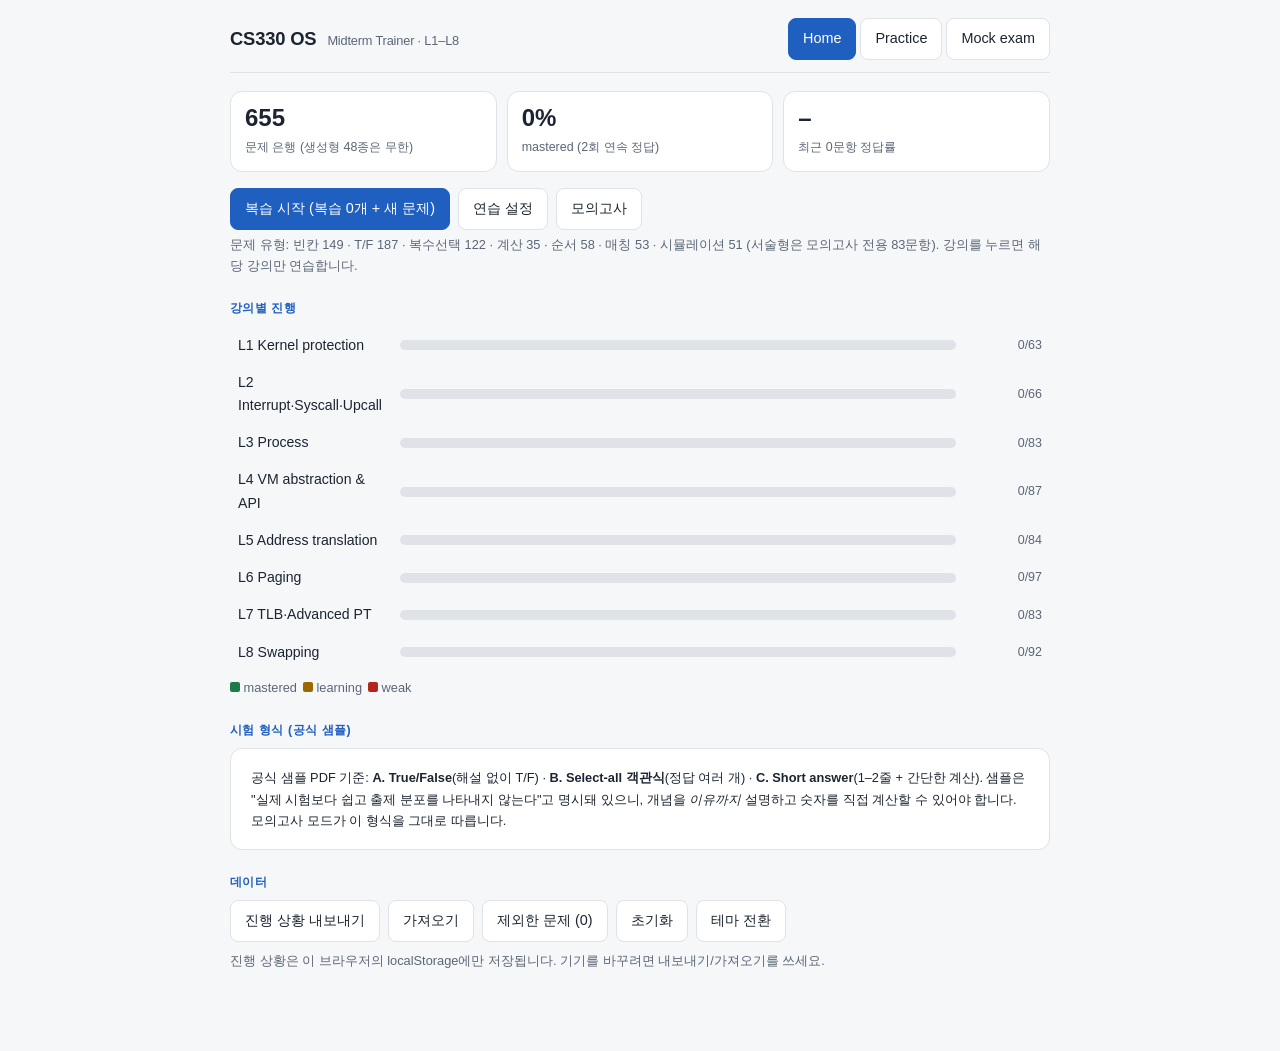
==== cs30300/midterm/index.html @ 1fc1f5a0 "Add hash-routed quiz site with CS330 midterm trainer Co-Authored-By: Claude Sonnet 5.5 <noreply@anth" ====
<!doctype html>
<html lang="ko">
<head>
<meta charset="utf-8">
<meta name="viewport" content="width=device-width,initial-scale=1">
<title>CS330 OS Midterm Trainer</title>
<meta name="description" content="CS330 운영체제 중간고사 대비 퀴즈: 빈칸 암기, T/F, 복수선택, 계산, 모의고사(서술 포함)">
<link rel="stylesheet" href="assets/style.css">
</head>
<body>
<div class="wrap">
  <header>
    <h1>CS330 OS <small>Midterm Trainer · L1–L8</small></h1>
    <nav>
      <button id="nHome" class="on">Home</button>
      <button id="nPractice">Practice</button>
      <button id="nExam">Mock exam</button>
    </nav>
  </header>
  <main id="app"></main>
</div>
<script src="assets/lib.js"></script>
<script src="assets/generators.js"></script>
<script src="data/lec-01-02.js"></script>
<script src="data/lec-03.js"></script>
<script src="data/lec-04.js"></script>
<script src="data/lec-05.js"></script>
<script src="data/lec-06.js"></script>
<script src="data/lec-07.js"></script>
<script src="data/lec-08.js"></script>
<script src="data/mock-01-02.js"></script>
<script src="data/mock-03.js"></script>
<script src="data/mock-04.js"></script>
<script src="data/mock-05.js"></script>
<script src="data/mock-06.js"></script>
<script src="data/mock-07.js"></script>
<script src="data/mock-08.js"></script>
<script src="data/ext-01-02.js"></script>
<script src="data/ext-03.js"></script>
<script src="data/ext-04.js"></script>
<script src="data/ext-05.js"></script>
<script src="data/ext-06.js"></script>
<script src="data/ext-07.js"></script>
<script src="data/ext-08.js"></script>
<script src="data/official.js"></script>
<script src="assets/app.js"></script>
</body>
</html>
---- cs30300/midterm/assets/style.css ----
:root{
  --bg:#f6f7f9;--card:#fff;--line:#dfe3e8;--ink:#1b2430;--dim:#5b6676;--accent:#1f5fbf;--accent-ink:#fff;
  --ok:#1d7a4a;--ok-bg:#e6f4ec;--bad:#b3261e;--bad-bg:#fbe9e7;--warn:#9a6700;--warn-bg:#fff4d6;
  --code:#eef1f5;--mono:ui-monospace,SFMono-Regular,Menlo,Consolas,monospace;
}
@media (prefers-color-scheme:dark){:root:not([data-theme="light"]){
  --bg:#12161c;--card:#1a2029;--line:#2c3542;--ink:#e6ebf2;--dim:#9aa6b7;--accent:#6aa5ff;--accent-ink:#0b1424;
  --ok:#5fcf8f;--ok-bg:#16301f;--bad:#ff8a80;--bad-bg:#3a1c1a;--warn:#f2c14e;--warn-bg:#3a2f12;--code:#232b36;}}
:root[data-theme="dark"]{
  --bg:#12161c;--card:#1a2029;--line:#2c3542;--ink:#e6ebf2;--dim:#9aa6b7;--accent:#6aa5ff;--accent-ink:#0b1424;
  --ok:#5fcf8f;--ok-bg:#16301f;--bad:#ff8a80;--bad-bg:#3a1c1a;--warn:#f2c14e;--warn-bg:#3a2f12;--code:#232b36;}
*{box-sizing:border-box}
html{-webkit-text-size-adjust:100%}
body{margin:0;background:var(--bg);color:var(--ink);font:16px/1.65 -apple-system,BlinkMacSystemFont,"Segoe UI","Apple SD Gothic Neo","Noto Sans KR",sans-serif;padding:0 16px 80px}
.wrap{max-width:820px;margin:0 auto}
header{display:flex;flex-wrap:wrap;align-items:center;gap:10px 16px;padding:18px 0 12px;border-bottom:1px solid var(--line);margin-bottom:18px}
h1{font-size:1.15rem;margin:0;letter-spacing:-.01em}
h1 small{font-weight:400;color:var(--dim);font-size:.8rem;margin-left:6px}
h2{font-size:1rem;margin:26px 0 10px}
nav{display:flex;gap:4px;margin-left:auto}
button,.btn{font:inherit;font-size:.9rem;background:var(--card);color:var(--ink);border:1px solid var(--line);border-radius:8px;padding:8px 14px;cursor:pointer;min-height:38px}
button:hover{border-color:var(--accent)}
button:focus-visible{outline:2px solid var(--accent);outline-offset:1px}
input:focus,textarea:focus{outline:none}
input.line:focus,textarea:focus{border-color:var(--accent)}
button.primary{background:var(--accent);color:var(--accent-ink);border-color:var(--accent)}
button.on{background:var(--accent);color:var(--accent-ink);border-color:var(--accent)}
button.chip{border-radius:999px;padding:4px 12px;font-size:.82rem;min-height:32px}
button:disabled{opacity:.45;cursor:default}
.opt:disabled,.tfb:disabled{opacity:1;cursor:default;color:var(--ink)}
.row{display:flex;flex-wrap:wrap;gap:6px;align-items:center;margin:6px 0}
.lbl{font-size:.78rem;color:var(--dim);width:64px;flex-shrink:0}
.card{background:var(--card);border:1px solid var(--line);border-radius:12px;padding:18px 20px;margin-bottom:14px}
.meta{display:flex;flex-wrap:wrap;gap:6px;font-size:.75rem;color:var(--dim);margin-bottom:10px;align-items:center}
.pill{border:1px solid var(--line);border-radius:999px;padding:0 9px;line-height:1.7}
.pill.weak{color:var(--bad);border-color:var(--bad)}.pill.mastered{color:var(--ok);border-color:var(--ok)}.pill.learning{color:var(--warn);border-color:var(--warn)}
.pill.lab{color:var(--accent);border-color:var(--accent)}
.q{font-size:1.04rem;margin:2px 0 14px}
.q code,.fb code,td code{font-family:var(--mono);background:var(--code);padding:1px 5px;border-radius:4px;font-size:.88em}
pre{font-family:var(--mono);font-size:.84rem;line-height:1.5;background:var(--code);border-radius:8px;padding:10px 12px;overflow-x:auto;margin:8px 0;white-space:pre}
pre code{background:none;padding:0}
.cloze{line-height:2.3;font-size:1.04rem}
input.blank{font-family:var(--mono);font-size:.92rem;color:var(--ink);background:var(--code);border:none;border-bottom:2px solid var(--line);border-radius:4px 4px 0 0;padding:2px 8px;margin:0 2px;text-align:center;max-width:100%}
input.blank:focus{border-bottom-color:var(--accent)}
input.blank.ok{border-bottom-color:var(--ok);color:var(--ok)}input.blank.bad{border-bottom-color:var(--bad);color:var(--bad)}
input.line,textarea{font:inherit;width:100%;background:var(--code);color:var(--ink);border:1px solid var(--line);border-radius:8px;padding:9px 12px}
input.line{font-family:var(--mono);max-width:360px}
textarea{min-height:110px;resize:vertical}
.opts{display:grid;gap:8px;margin:6px 0 4px}
.opt{display:flex;gap:10px;align-items:flex-start;text-align:left;width:100%;padding:10px 14px;line-height:1.5}
.opt .k{font-family:var(--mono);color:var(--dim);flex-shrink:0;width:1.2em}
.opt.sel{border-color:var(--accent);background:color-mix(in srgb,var(--accent) 10%,var(--card))}
.opt.right{background:var(--ok-bg);border-color:var(--ok)}
.opt.wrong{background:var(--bad-bg);border-color:var(--bad)}
.opt.miss{border-style:dashed;border-color:var(--ok)}
.tf{display:grid;grid-template-columns:1fr 1fr;gap:10px}
.tf button{font-size:1.05rem;padding:14px}
.ctl{display:flex;flex-wrap:wrap;gap:8px;margin-top:12px}
.fb{margin-top:14px;padding:12px 14px;border-radius:8px;border:1px solid var(--line);font-size:.93rem;line-height:1.65}
.fb.ok{background:var(--ok-bg);border-color:var(--ok)}.fb.bad{background:var(--bad-bg);border-color:var(--bad)}.fb.part{background:var(--warn-bg);border-color:var(--warn)}
.fb .h{font-weight:700;margin-bottom:4px}
.fb.ok .h{color:var(--ok)}.fb.bad .h{color:var(--bad)}.fb.part .h{color:var(--warn)}
.fb .ref{font-size:.76rem;color:var(--dim);margin-top:6px}
.keys{margin:8px 0 0;padding:0;list-style:none}
.keys li{display:flex;gap:8px;align-items:flex-start;margin:4px 0}
.keys input{margin-top:6px;width:18px;height:18px;flex-shrink:0}
.model{background:var(--card);border:1px solid var(--line);border-radius:8px;padding:10px 12px;margin-top:8px;white-space:normal}
.bar{display:flex;height:10px;border-radius:5px;overflow:hidden;background:var(--line)}
.bar i{display:block;height:100%}.bar .m{background:var(--ok)}.bar .l{background:var(--warn)}.bar .w{background:var(--bad)}
.prog{height:6px;background:var(--line);border-radius:3px;overflow:hidden;margin:6px 0 16px}
.prog>div{height:100%;background:var(--accent);transition:width .25s}
.stat{display:flex;justify-content:space-between;font-size:.82rem;color:var(--dim)}
.lrow{display:grid;grid-template-columns:150px 1fr 74px;gap:12px;align-items:center;padding:7px 8px;border-radius:8px;font-size:.88rem;cursor:pointer}
.lrow:hover{background:var(--card)}
.lrow .n{color:var(--dim);font-size:.78rem;text-align:right}
.grid3{display:grid;grid-template-columns:repeat(3,1fr);gap:10px}
.kpi{background:var(--card);border:1px solid var(--line);border-radius:12px;padding:12px 14px}
.kpi b{display:block;font-size:1.5rem;line-height:1.2}.kpi span{font-size:.78rem;color:var(--dim)}
.small{font-size:.8rem;color:var(--dim)}
.sec{font-size:.78rem;font-weight:700;letter-spacing:.04em;color:var(--accent);margin:22px 0 8px;text-transform:uppercase}
.eq{border-top:1px solid var(--line);margin:16px 0 0;padding-top:14px}
.timer{position:sticky;top:0;z-index:5;background:var(--bg);border-bottom:1px solid var(--line);padding:8px 0;margin-bottom:14px;display:flex;justify-content:space-between;align-items:center;font-variant-numeric:tabular-nums}
.score{font-size:2rem;font-weight:700}
.qn{font-weight:700;color:var(--accent);margin-right:6px}
table{border-collapse:collapse;font-size:.88rem;width:100%}th,td{border-bottom:1px solid var(--line);padding:6px 8px;text-align:left}
[hidden]{display:none!important}

/* ORDER */
.ord{margin:8px 0}
.slots{list-style:none;margin:0 0 12px;padding:0;display:grid;gap:6px;counter-reset:none}
.slot{display:flex;gap:10px;align-items:center;min-height:44px;border:1px dashed var(--line);border-radius:8px;padding:4px 8px;background:var(--card)}
.slot .no{font-family:var(--mono);color:var(--dim);width:1.6em;flex-shrink:0;text-align:right}
.slot.over{border-color:var(--accent);background:color-mix(in srgb,var(--accent) 8%,var(--card))}
.slot.full{border-style:solid}
.slot.ok{background:var(--ok-bg);border-color:var(--ok)}.slot.bad{background:var(--bad-bg);border-color:var(--bad)}
.pool{display:flex;flex-wrap:wrap;gap:8px;padding:10px;border:1px solid var(--line);border-radius:8px;min-height:44px;background:var(--code)}
.chip2{display:inline-block;background:var(--card);border:1px solid var(--line);border-radius:8px;padding:6px 12px;font-size:.92rem;line-height:1.45;cursor:pointer;user-select:none;-webkit-user-select:none}
.chip2:hover{border-color:var(--accent)}
.chip2.drag{opacity:.4}
.slot .chip2{flex:1;cursor:grab}
.pool:empty::after{content:"(모든 단계를 배치함)";color:var(--dim);font-size:.82rem}
ol.sol,ul.sol{margin:6px 0 8px;padding-left:22px}
.hintbox{margin-top:8px}
/* MATCH */
.match{position:relative;margin:10px 0}
.mcols{display:grid;grid-template-columns:1fr 1fr;gap:0 64px;position:relative}
.mcol{display:grid;gap:8px;align-content:start}
.mi{display:flex;align-items:center;gap:10px;min-height:46px;border:1px solid var(--line);border-radius:8px;padding:6px 10px;background:var(--card);justify-content:space-between;font-size:.92rem;line-height:1.45}
.mi.r{justify-content:flex-start}
.dot{width:18px;height:18px;border-radius:50%;border:2px solid var(--dim);background:var(--card);flex-shrink:0;cursor:pointer;position:relative;z-index:2;touch-action:manipulation}
.dot:hover{border-color:var(--accent)}
.dot.on{background:var(--accent);border-color:var(--accent)}
.dot.sel{border-color:var(--accent);box-shadow:0 0 0 4px color-mix(in srgb,var(--accent) 30%,transparent)}
.mlines{position:absolute;inset:0;width:100%;height:100%;pointer-events:none;z-index:1;overflow:visible}
.ml{stroke:var(--accent);stroke-width:2.5;stroke-linecap:round}
.ml.ok{stroke:var(--ok)}.ml.bad{stroke:var(--bad)}.ml.miss{stroke:var(--ok);stroke-dasharray:6 5;opacity:.8}
.mh{stroke:transparent;stroke-width:14;pointer-events:stroke;cursor:pointer}
/* SIM */
.tblwrap{overflow-x:auto;margin:8px 0}
.simtbl th{background:var(--code);font-weight:600;white-space:nowrap}
.simtbl td{font-family:var(--mono);font-size:.84rem}
.simtext{margin:6px 0}
.simfs{display:grid;gap:8px;margin:12px 0 4px}
.simf{display:flex;flex-wrap:wrap;align-items:center;gap:6px 10px}
.simf label{flex:1 1 220px;font-size:.93rem}
.simf input.line{flex:0 1 180px;width:180px}
.mk2{font-size:.82rem;font-weight:700;min-width:1em}.mk2.ok{color:var(--ok)}.mk2.bad{color:var(--bad)}
@media (max-width:560px){body{padding:0 12px 60px}.lrow{grid-template-columns:1fr 70px}.lrow .bar{grid-column:1/-1;order:3}.grid3{grid-template-columns:1fr 1fr}.lbl{width:100%}.card{padding:14px}.mcols{gap:0 36px}.simf input.line{width:100%;flex-basis:100%;max-width:none}}
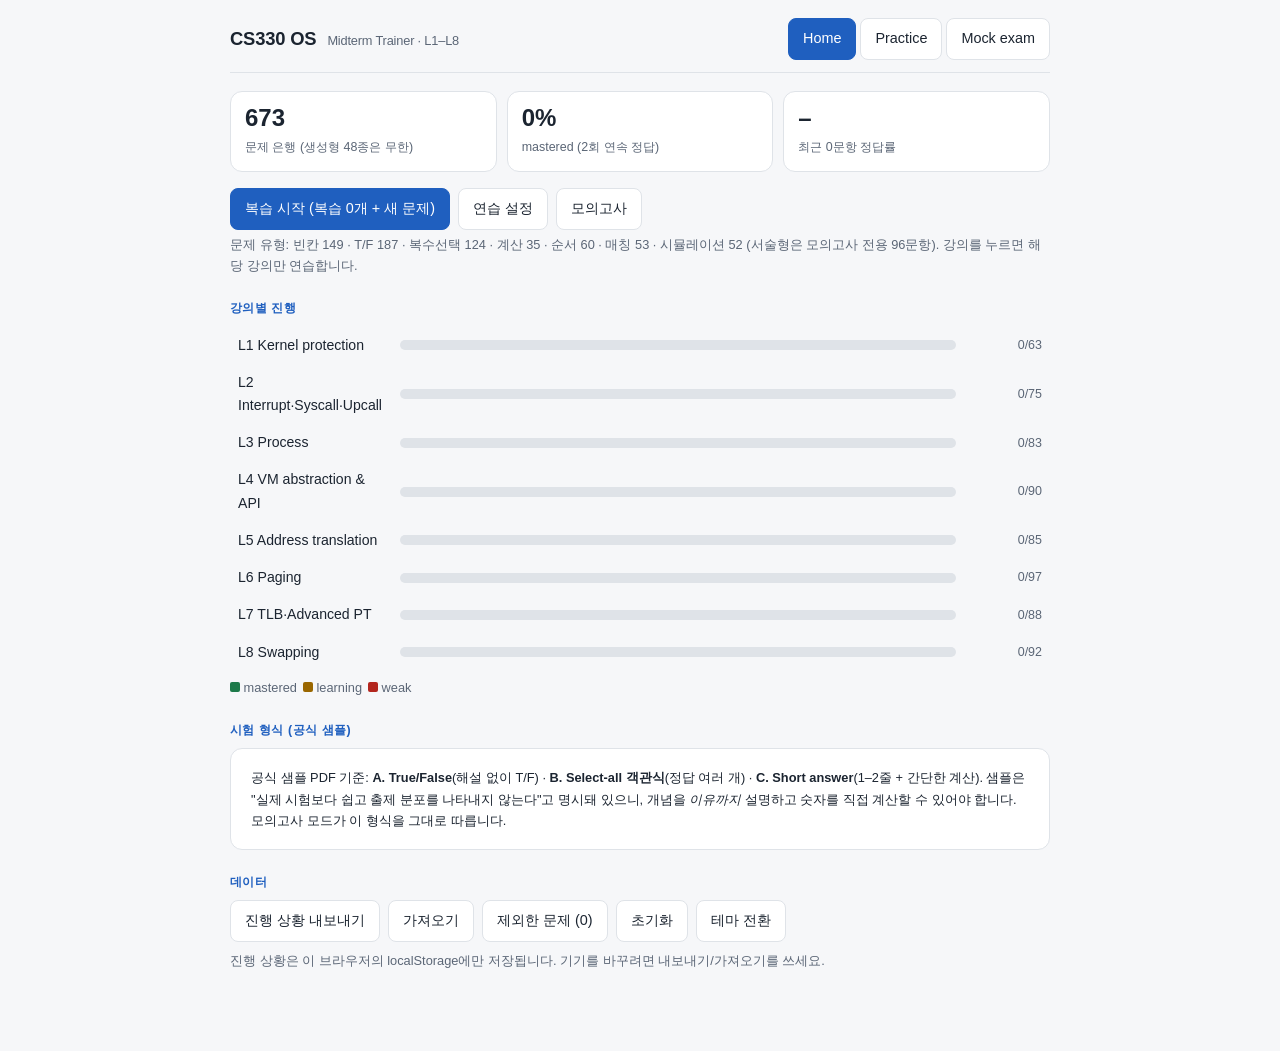
==== commit df83ce04: "cs30300: add KeOS code-writing quiz items (P1/P2, pseudocode rubric) Co-Authored-By: Claude Sonnet 5" ====
--- a/cs30300/midterm/index.html
+++ b/cs30300/midterm/index.html
@@ -42,6 +42,7 @@
 <script src="data/ext-06.js"></script>
 <script src="data/ext-07.js"></script>
 <script src="data/ext-08.js"></script>
+<script src="data/ext-keos.js"></script>
 <script src="data/official.js"></script>
 <script src="assets/app.js"></script>
 </body>
--- a/cs30300/midterm/assets/style.css
+++ b/cs30300/midterm/assets/style.css
@@ -39,6 +39,8 @@
 .q code,.fb code,td code{font-family:var(--mono);background:var(--code);padding:1px 5px;border-radius:4px;font-size:.88em}
 pre{font-family:var(--mono);font-size:.84rem;line-height:1.5;background:var(--code);border-radius:8px;padding:10px 12px;overflow-x:auto;margin:8px 0;white-space:pre}
 pre code{background:none;padding:0}
+.steps{margin:10px 0;padding:8px 14px;border-left:3px solid var(--accent);background:var(--code);border-radius:0 8px 8px 0;line-height:1.7;font-size:.95rem;overflow-wrap:anywhere}
+.steps>div+div{margin-top:4px}
 .cloze{line-height:2.3;font-size:1.04rem}
 input.blank{font-family:var(--mono);font-size:.92rem;color:var(--ink);background:var(--code);border:none;border-bottom:2px solid var(--line);border-radius:4px 4px 0 0;padding:2px 8px;margin:0 2px;text-align:center;max-width:100%}
 input.blank:focus{border-bottom-color:var(--accent)}
@@ -126,3 +128,4 @@
 .simf input.line{flex:0 1 180px;width:180px}
 .mk2{font-size:.82rem;font-weight:700;min-width:1em}.mk2.ok{color:var(--ok)}.mk2.bad{color:var(--bad)}
 @media (max-width:560px){body{padding:0 12px 60px}.lrow{grid-template-columns:1fr 70px}.lrow .bar{grid-column:1/-1;order:3}.grid3{grid-template-columns:1fr 1fr}.lbl{width:100%}.card{padding:14px}.mcols{gap:0 36px}.simf input.line{width:100%;flex-basis:100%;max-width:none}}
+.codein{font-family:ui-monospace,Menlo,monospace;font-size:13px;min-height:200px}
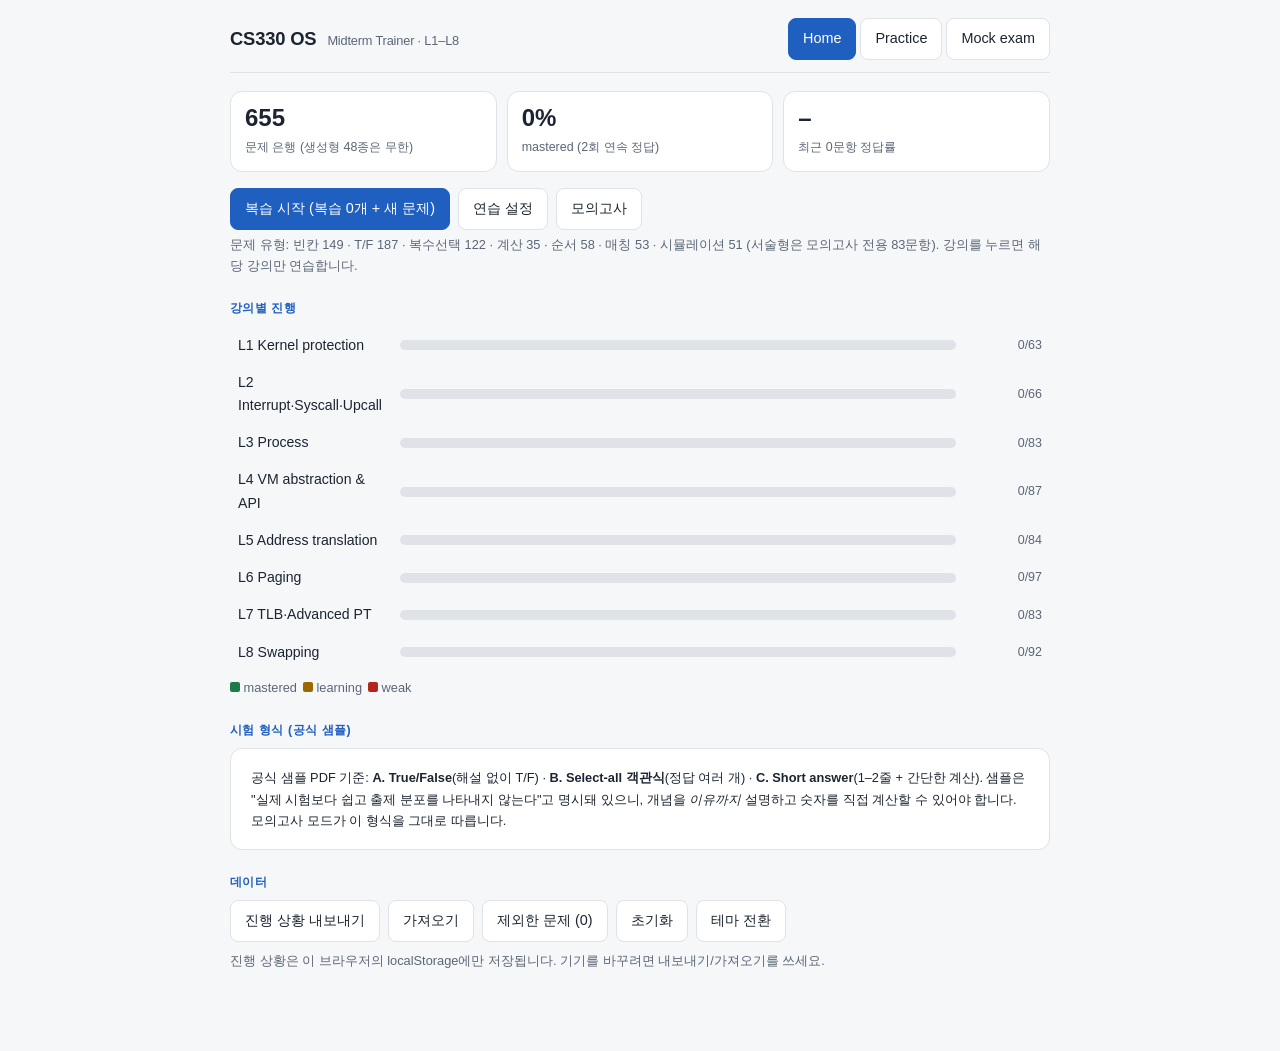
==== commit 8eafd087: "Revert "cs30300: add KeOS code-writing quiz items (P1/P2, pseudocode rubric)" This reverts commit df" ====
--- a/cs30300/midterm/index.html
+++ b/cs30300/midterm/index.html
@@ -42,7 +42,6 @@
 <script src="data/ext-06.js"></script>
 <script src="data/ext-07.js"></script>
 <script src="data/ext-08.js"></script>
-<script src="data/ext-keos.js"></script>
 <script src="data/official.js"></script>
 <script src="assets/app.js"></script>
 </body>
--- a/cs30300/midterm/assets/style.css
+++ b/cs30300/midterm/assets/style.css
@@ -128,4 +128,3 @@
 .simf input.line{flex:0 1 180px;width:180px}
 .mk2{font-size:.82rem;font-weight:700;min-width:1em}.mk2.ok{color:var(--ok)}.mk2.bad{color:var(--bad)}
 @media (max-width:560px){body{padding:0 12px 60px}.lrow{grid-template-columns:1fr 70px}.lrow .bar{grid-column:1/-1;order:3}.grid3{grid-template-columns:1fr 1fr}.lbl{width:100%}.card{padding:14px}.mcols{gap:0 36px}.simf input.line{width:100%;flex-basis:100%;max-width:none}}
-.codein{font-family:ui-monospace,Menlo,monospace;font-size:13px;min-height:200px}
